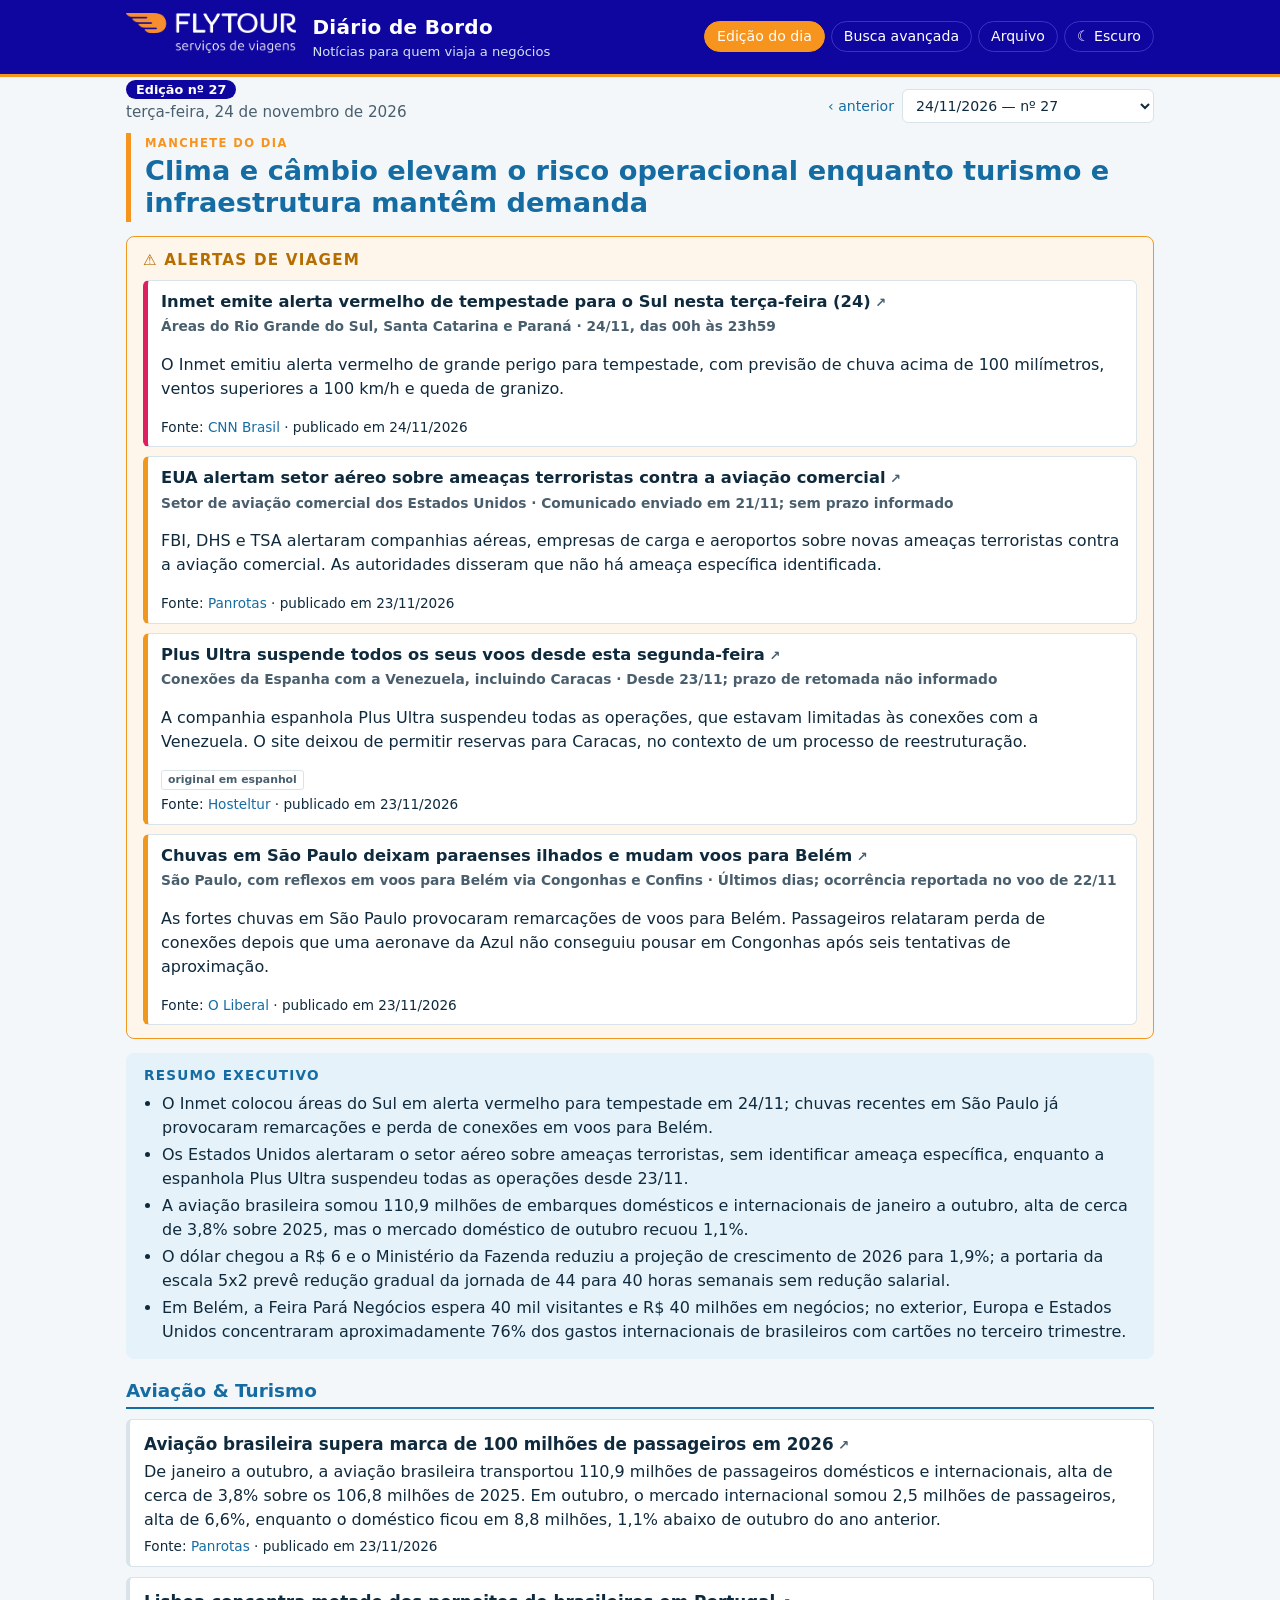
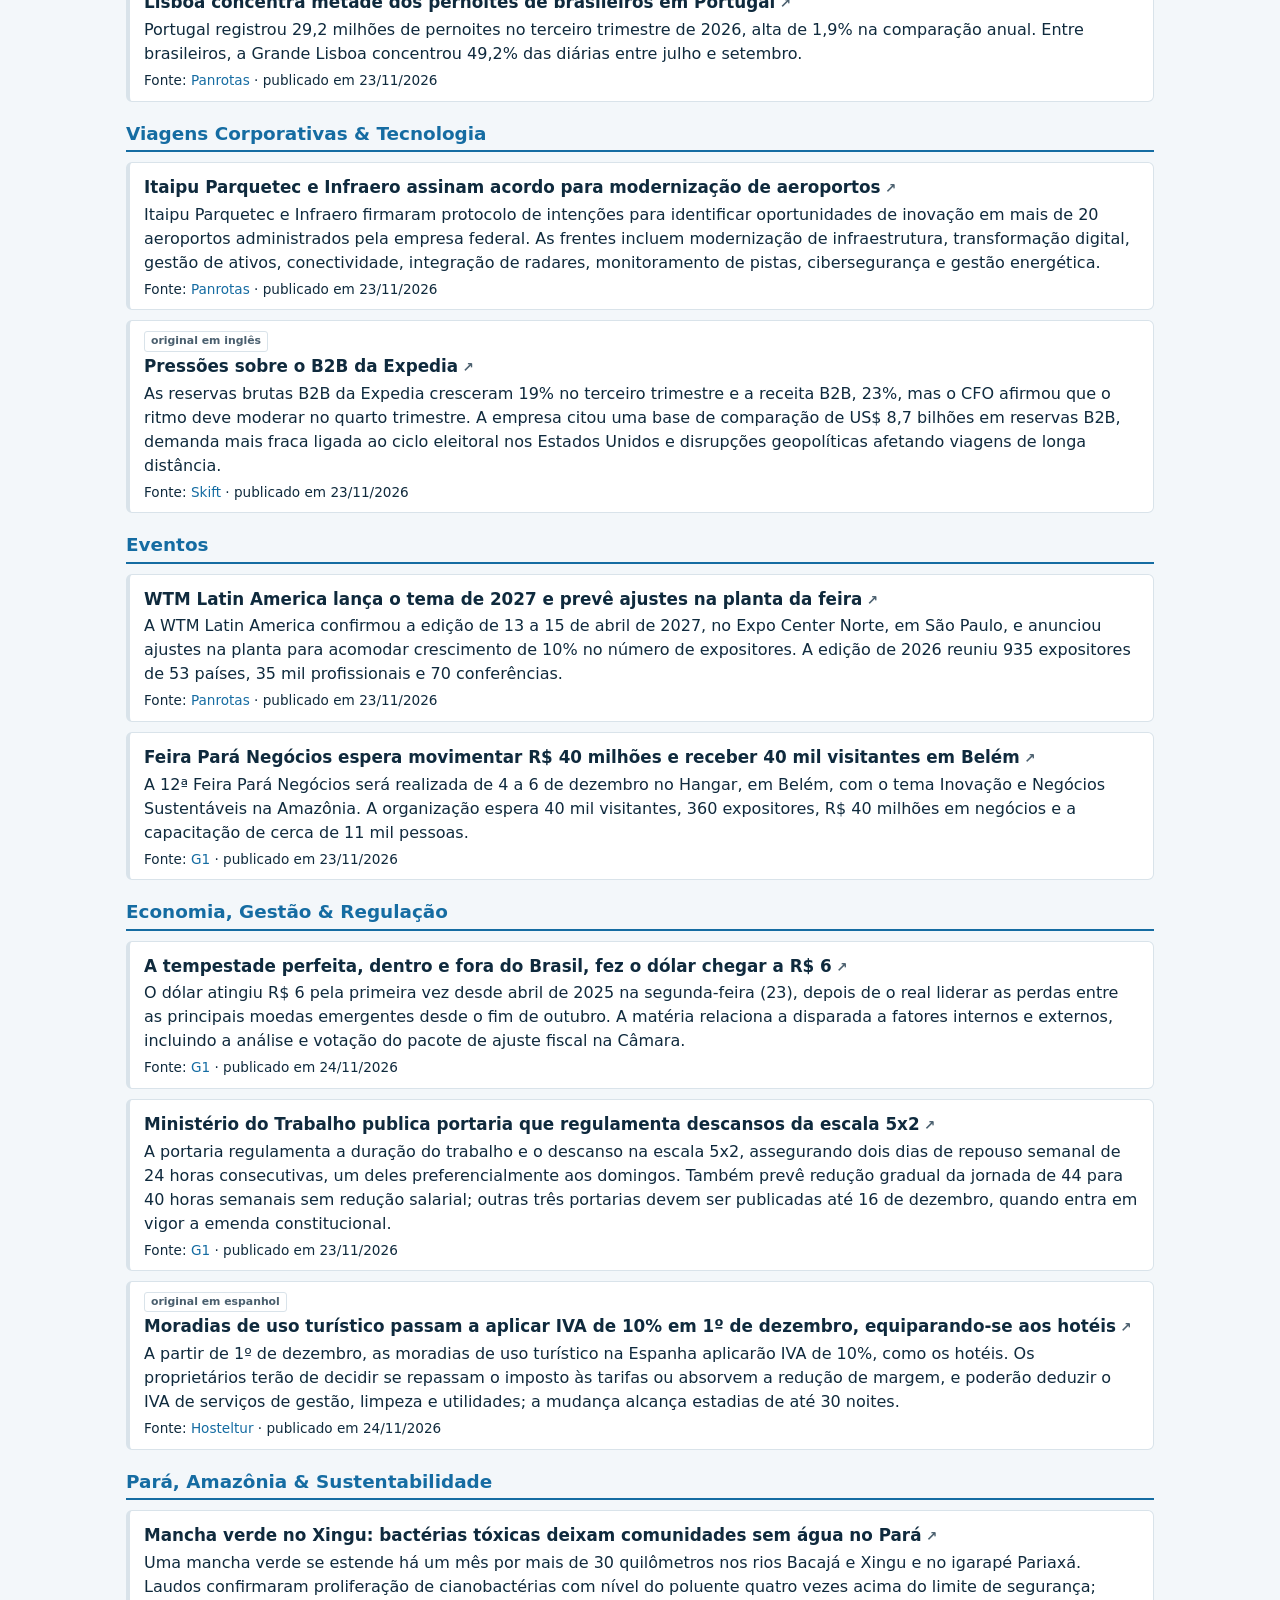
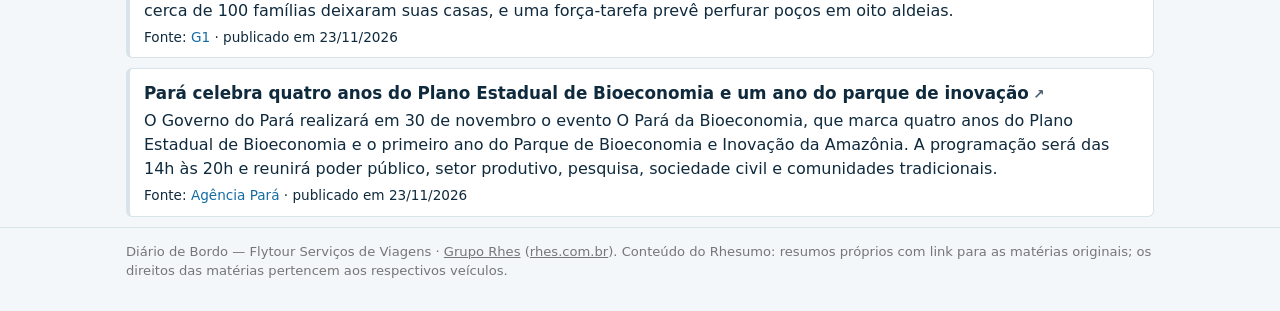
==== flytour/index.html @ fdcb6a02 "Rhesumo: 2026-11-24" ====
<!doctype html>
<html lang="pt-BR">
<head>
<meta charset="utf-8">
<meta name="viewport" content="width=device-width,initial-scale=1">
<title>Diário de Bordo Flytour — notícias para quem viaja a negócios</title>
<meta name="description" content="Notícias diárias de aviação, turismo, viagens corporativas, eventos e economia, com alertas de viagem em destaque. Flytour Serviços de Viagens · Grupo Rhes.">
<meta property="og:title" content="Diário de Bordo Flytour">
<meta property="og:description" content="Alertas de viagem e as notícias do dia para quem viaja a negócios.">
<link rel="stylesheet" href="../style.css">
<link rel="icon" href="../flytour-negativa.png">
</head>
<body class="flytour">
<header class="top"><div class="wrap">
  <a href="#/"><img src="../flytour-negativa.png" alt="Flytour Serviços de Viagens"></a>
  <div><div class="nome">Diário de Bordo</div><div class="sub">Notícias para quem viaja a negócios</div></div>
  <nav><a href="#/" data-v="hoje">Edição do dia</a><a href="#/busca" data-v="busca">Busca avançada</a><a href="#/arquivo" data-v="arquivo">Arquivo</a></nav>
</div></header>
<main class="wrap" id="app"><p class="vazio">Carregando…</p></main>
<footer class="rod"><div class="wrap">Diário de Bordo — Flytour Serviços de Viagens · <a href="https://rhes.com.br" target="_blank" rel="noopener">Grupo Rhes</a> (<a href="https://rhes.com.br" target="_blank" rel="noopener">rhes.com.br</a>). Conteúdo do Rhesumo: resumos próprios com link para as matérias originais; os direitos das matérias pertencem aos respectivos veículos.</div></footer>
<script>
window.RHESUMO = {
  base: "../",
  excluir: ["Café & Foodservice", "Estudos & Pesquisas"],
  cta: { texto: "Fale com a Flytour", url: "" },  // preencher com o WhatsApp ou e-mail do time corporativo
  ctaAlerta: true
};
</script>
<script src="../app.js"></script>
</body>
</html>
---- style.css ----
:root{--blue:#156ca2;--sky:#2795c6;--gray:#767676;--orange:#ef981d;--green:#54b180;--dark:#0b2233;--rose:#de2060;
--ink:#0f2a3d;--ink2:#4a5f6e;--line:#d9e3ea;--s1:#f3f7fa;--s2:#e6f2f9;--bg:#f3f7fa;--card:#fff;--hl:#fff1b8}
@media (prefers-color-scheme:dark){:root:not([data-theme=light]){--ink:#e3edf3;--ink2:#a9bccb;--line:#27404f;--s1:#13283a;--s2:#163247;--bg:#0b1824;--card:#0f2131;--blue:#5fb3e3;--hl:#5a4a00;color-scheme:dark}}
:root[data-theme=dark]{--ink:#e3edf3;--ink2:#a9bccb;--line:#27404f;--s1:#13283a;--s2:#163247;--bg:#0b1824;--card:#0f2131;--blue:#5fb3e3;--hl:#5a4a00;color-scheme:dark}
*{box-sizing:border-box}
body{margin:0;font-family:'Work Sans','Segoe UI',system-ui,Arial,sans-serif;font-size:16px;line-height:1.5;color:var(--ink);background:var(--bg)}
a{color:var(--blue);text-decoration:none}a:hover{text-decoration:underline}
.wrap{max-width:1060px;margin:0 auto;padding:0 16px}
header.top{background:var(--dark);color:#fff;border-bottom:3px solid var(--sky)}
header.top .wrap{display:flex;align-items:center;gap:16px;padding-top:12px;padding-bottom:12px;flex-wrap:wrap}
header.top img{height:34px}
header.top .nome{font-size:1.25rem;font-weight:700;letter-spacing:.3px}header.top .nome span{color:var(--sky)}
header.top .sub{font-size:.82rem;color:#cfe3f0}
header.top nav{margin-left:auto;display:flex;gap:6px;flex-wrap:wrap}
header.top nav a{color:#fff;border:1px solid #2f5068;border-radius:16px;padding:4px 12px;font-size:.88rem}
header.top nav a.on,header.top nav a:hover{background:var(--sky);border-color:var(--sky);text-decoration:none}
.sigilo{background:var(--rose);color:#fff;font-weight:600;font-size:.88rem;text-align:center;padding:7px 16px;position:sticky;top:0;z-index:5}
main{padding:18px 0 40px}
.cab-ed{display:flex;justify-content:space-between;align-items:flex-end;gap:12px;flex-wrap:wrap;margin-bottom:6px}
.cab-ed .data{font-size:.95rem;color:var(--ink2)}.cab-ed .ed{font-size:.8rem;font-weight:600;background:var(--sky);color:#fff;border-radius:10px;padding:2px 10px}
.navdias{display:flex;gap:8px;align-items:center}.navdias a,.navdias select{font-size:.88rem}
select,input{font:inherit;color:var(--ink);background:var(--card);border:1px solid var(--line);border-radius:6px;padding:7px 9px}
.manchete{margin:10px 0 14px;padding:2px 0 2px 14px;border-left:5px solid var(--sky)}
.manchete small{display:block;font-size:.72rem;font-weight:700;letter-spacing:1.4px;text-transform:uppercase;color:var(--sky)}
.manchete h1{margin:2px 0 0;font-size:1.7rem;line-height:1.2;color:var(--blue)}
.bloco{background:var(--s2);border-radius:8px;padding:12px 18px;margin-bottom:14px}
.bloco h2{margin:0 0 6px;font-size:.85rem;letter-spacing:1.2px;text-transform:uppercase;color:var(--blue)}
.bloco ul{margin:0;padding-left:18px}.bloco li{margin:3px 0}
.alertas{border:1.5px solid var(--orange);border-radius:8px;background:color-mix(in srgb,var(--orange) 9%,var(--card));padding:12px 16px 4px;margin-bottom:14px}
.alertas>h2{margin:0 0 8px;font-size:.95rem;letter-spacing:1.2px;text-transform:uppercase;color:#b56d00}
.alerta{background:var(--card);border:1px solid var(--line);border-left:5px solid var(--orange);border-radius:6px;padding:9px 13px;margin-bottom:9px}
.alerta.grave{border-left-color:var(--rose)}
.alerta h3{margin:0 0 2px;font-size:1.02rem}.alerta .loc{font-size:.86rem;font-weight:600;color:var(--ink2)}
.alerta .impacto{margin-top:5px;padding:5px 9px;background:var(--s1);border-radius:4px;font-size:.92rem}
section.sec{margin-top:18px}section.sec>h2{margin:0 0 10px;font-size:1.15rem;color:var(--blue);border-bottom:2px solid var(--blue);padding-bottom:3px}
.card{background:var(--card);border:1px solid var(--line);border-left:4px solid var(--line);border-radius:6px;padding:10px 14px;margin-bottom:10px}
.card.r1{border-left-color:var(--orange)}
.card h3{margin:0 0 3px;font-size:1.05rem;line-height:1.3}
.meta{display:flex;flex-wrap:wrap;gap:6px;align-items:center;font-size:.8rem;color:var(--ink2);margin-bottom:4px}
.badge{font-weight:700;font-size:.68rem;letter-spacing:.5px;text-transform:uppercase;color:#fff;border-radius:3px;padding:1px 6px;background:var(--gray)}
.b-estudo{background:#29348d}.b-alerta{background:var(--orange)}.b-grave{background:var(--rose)}.b-idioma{background:transparent;color:var(--ink2);border:1px solid var(--line);text-transform:none;letter-spacing:0}
.b-pub{background:var(--blue)}
.card p{margin:4px 0}
.porque{margin-top:6px;padding:6px 10px;background:var(--s2);border-left:3px solid var(--rose);border-radius:4px;font-size:.94rem}
.porque b{color:var(--rose)}
.fonte{font-size:.85rem;margin-top:4px}
.radar{border:1px dashed var(--sky);border-radius:8px;padding:10px 16px;margin-top:18px}
.radar h2{margin:0 0 4px;font-size:.9rem;text-transform:uppercase;letter-spacing:1.2px;color:var(--sky)}
.priv{font-size:.7rem;font-weight:700;color:var(--rose);letter-spacing:.8px;text-transform:uppercase;margin-left:6px}
/* busca */
.busca{background:var(--card);border:1px solid var(--line);border-radius:10px;padding:14px 16px;margin-bottom:16px}
.busca .linha{display:flex;gap:8px;flex-wrap:wrap}.busca .linha>*{flex:1 1 150px;min-width:0}
.busca .q{flex:3 1 280px;font-size:1.05rem}
.busca label{display:flex;flex-direction:column;font-size:.75rem;color:var(--ink2);gap:2px}
.busca .chk{flex-direction:row;align-items:center;gap:6px;font-size:.88rem;color:var(--ink)}
.busca .dica{font-size:.78rem;color:var(--ink2);margin-top:6px}
.busca button{font:inherit;border:0;border-radius:6px;padding:8px 16px;background:var(--blue);color:#fff;cursor:pointer}
.busca button.sec{background:transparent;color:var(--blue);border:1px solid var(--line)}
.res-info{font-size:.9rem;color:var(--ink2);margin:6px 0 10px}
mark{background:var(--hl);color:inherit;padding:0 1px;border-radius:2px}
.lista-ed{list-style:none;padding:0;margin:0}
.lista-ed li{background:var(--card);border:1px solid var(--line);border-radius:8px;padding:10px 14px;margin-bottom:8px}
.lista-ed b{color:var(--blue)}
footer.rod{border-top:1px solid var(--line);padding:14px 0 30px;font-size:.82rem;color:var(--gray)}
.vazio{padding:30px 0;color:var(--ink2)}
@media (max-width:600px){.manchete h1{font-size:1.35rem}header.top nav{margin-left:0}}
.busca .linha>button{flex:0 0 auto}
.tema{font:inherit;font-size:.88rem;color:#fff;background:transparent;border:1px solid #2f5068;border-radius:16px;padding:4px 12px;cursor:pointer}
.tema:hover{background:var(--sky);border-color:var(--sky)}
.card h3 a,.alerta h3 a{color:inherit}.card h3 a:hover,.alerta h3 a:hover{color:var(--blue)}
.card h3 a::after,.alerta h3 a::after{content:" ↗";font-size:.8em;color:var(--ink2)}
/* versão Flytour */
body.flytour header.top{background:#0F069F;border-bottom-color:#F7941D}
body.flytour header.top img{height:40px}
body.flytour header.top nav a{border-color:#3b33c0}
body.flytour header.top nav a.on,body.flytour header.top nav a:hover,body.flytour .tema:hover{background:#F7941D;border-color:#F7941D}
body.flytour .tema{border-color:#3b33c0}
body.flytour .cab-ed .ed{background:#0F069F}
body.flytour .manchete{border-left-color:#F7941D}body.flytour .manchete small{color:#F7941D}
.cta-alerta{margin-top:6px;font-size:.9rem;font-weight:600}
.cta-fixo{position:fixed;right:16px;bottom:16px;z-index:10;background:#F7941D;color:#fff!important;font-weight:700;border-radius:24px;padding:11px 20px;box-shadow:0 4px 14px rgba(0,0,0,.25);text-decoration:none!important}
.cta-fixo:hover{filter:brightness(1.05)}
footer.rod a{color:inherit;text-decoration:underline}
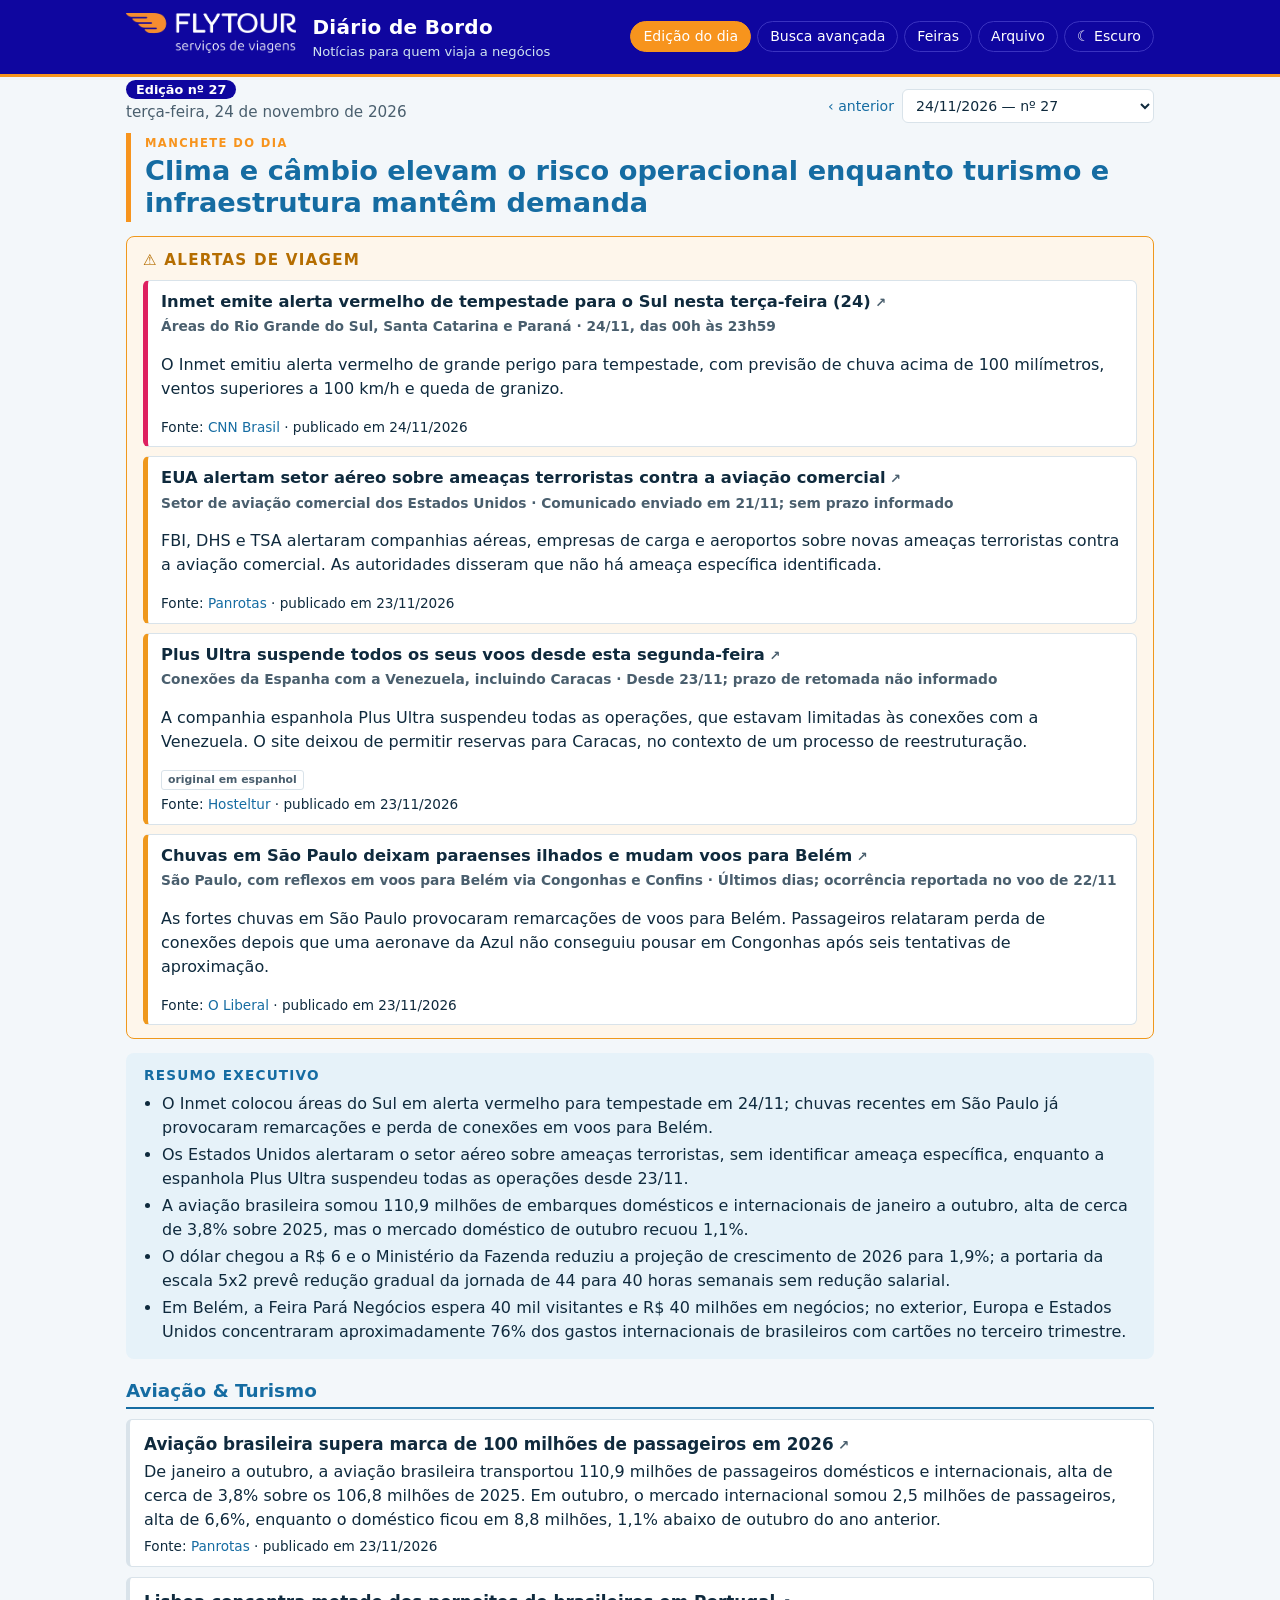
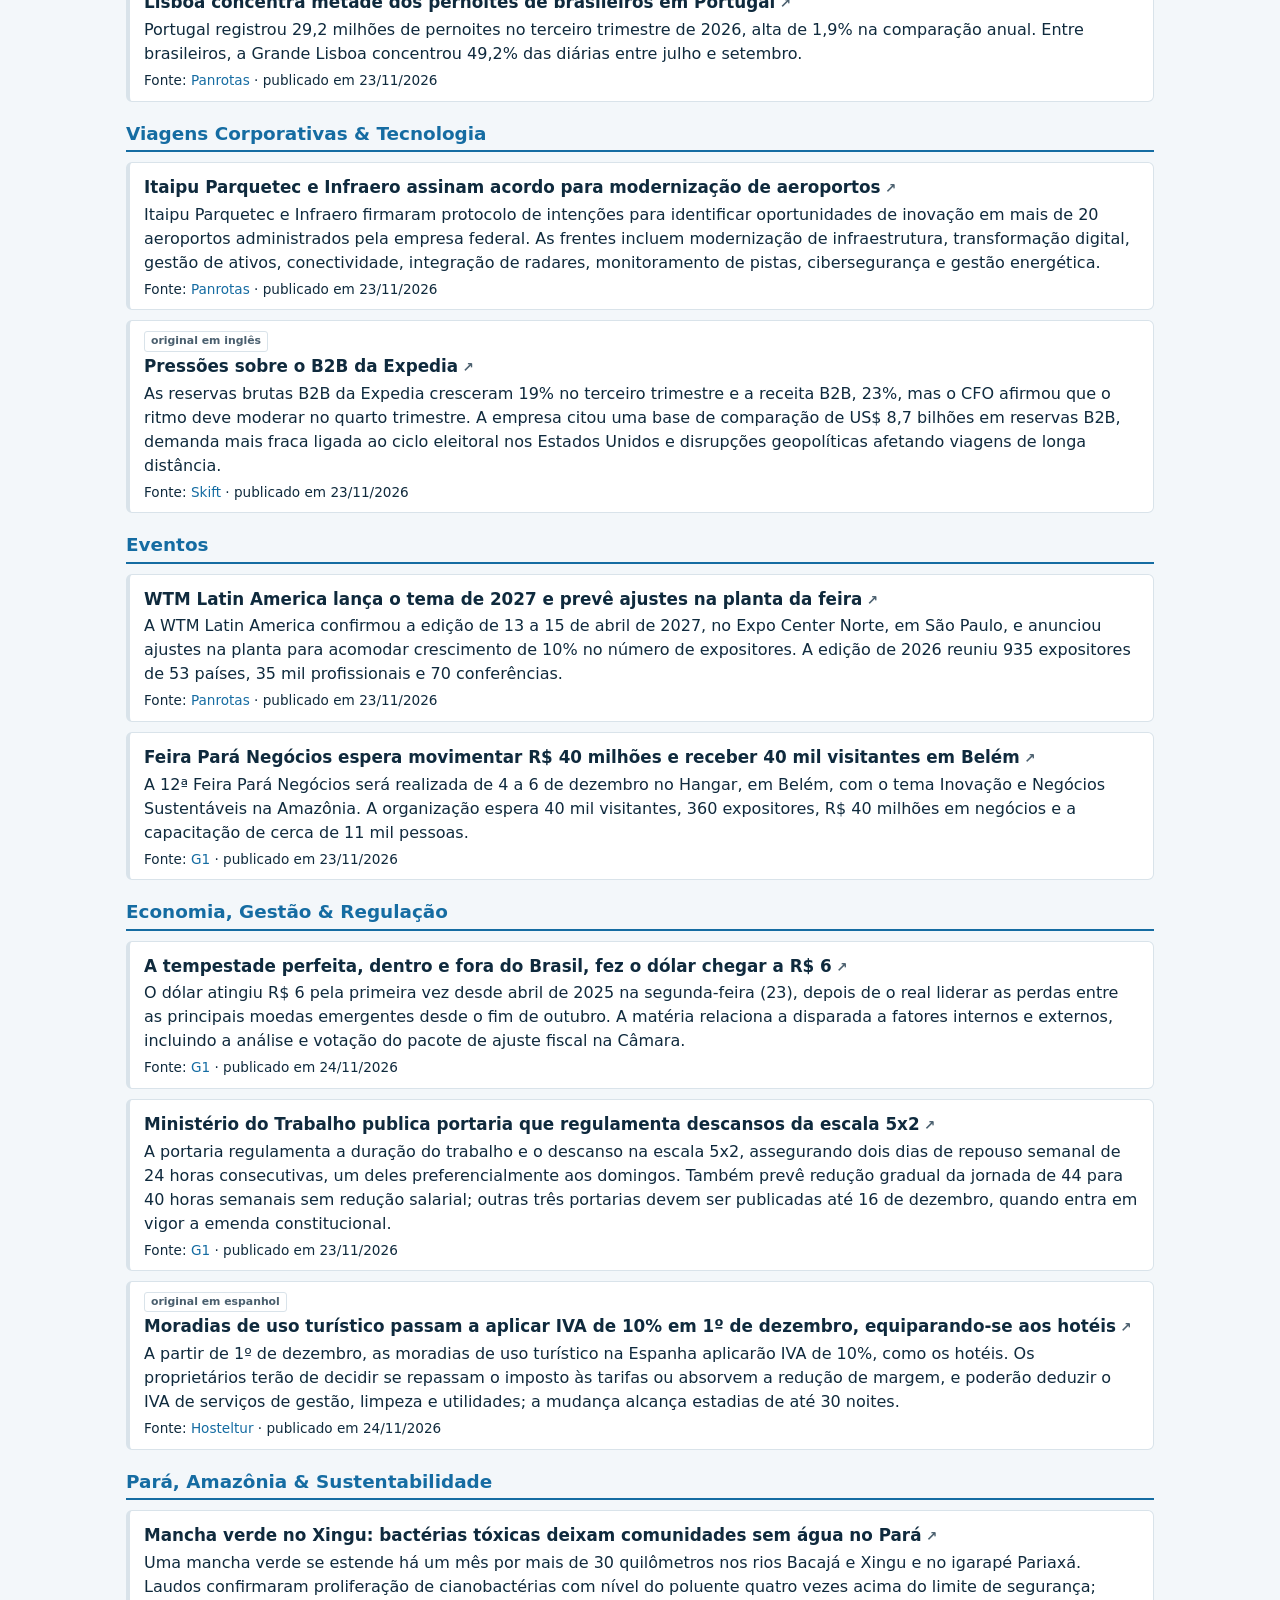
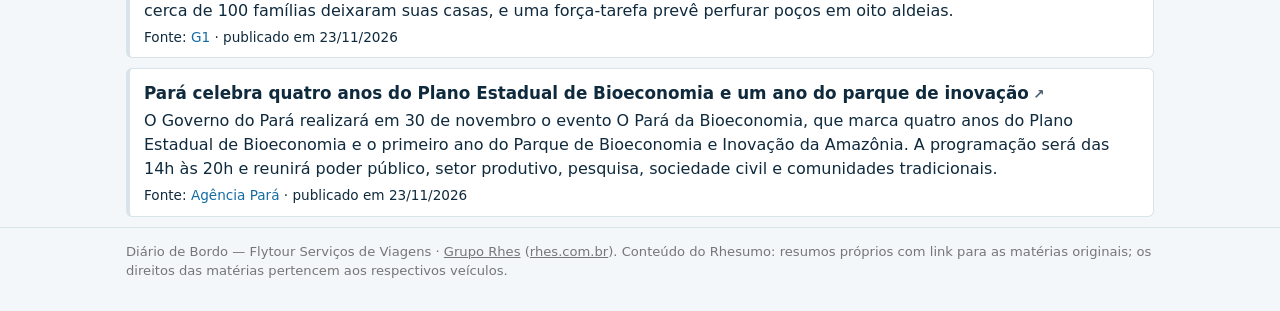
==== commit e2decc2c: "Rhesumo: 2026-11-24" ====
--- a/flytour/index.html
+++ b/flytour/index.html
@@ -14,7 +14,7 @@
 <header class="top"><div class="wrap">
   <a href="#/"><img src="../flytour-negativa.png" alt="Flytour Serviços de Viagens"></a>
   <div><div class="nome">Diário de Bordo</div><div class="sub">Notícias para quem viaja a negócios</div></div>
-  <nav><a href="#/" data-v="hoje">Edição do dia</a><a href="#/busca" data-v="busca">Busca avançada</a><a href="#/arquivo" data-v="arquivo">Arquivo</a></nav>
+  <nav><a href="#/" data-v="hoje">Edição do dia</a><a href="#/busca" data-v="busca">Busca avançada</a><a href="#/feiras" data-v="feiras">Feiras</a><a href="#/arquivo" data-v="arquivo">Arquivo</a></nav>
 </div></header>
 <main class="wrap" id="app"><p class="vazio">Carregando…</p></main>
 <footer class="rod"><div class="wrap">Diário de Bordo — Flytour Serviços de Viagens · <a href="https://rhes.com.br" target="_blank" rel="noopener">Grupo Rhes</a> (<a href="https://rhes.com.br" target="_blank" rel="noopener">rhes.com.br</a>). Conteúdo do Rhesumo: resumos próprios com link para as matérias originais; os direitos das matérias pertencem aos respectivos veículos.</div></footer>
--- a/style.css
+++ b/style.css
@@ -81,3 +81,5 @@
 .cta-fixo{position:fixed;right:16px;bottom:16px;z-index:10;background:#F7941D;color:#fff!important;font-weight:700;border-radius:24px;padding:11px 20px;box-shadow:0 4px 14px rgba(0,0,0,.25);text-decoration:none!important}
 .cta-fixo:hover{filter:brightness(1.05)}
 footer.rod a{color:inherit;text-decoration:underline}
+.b-feira{background:#7a4cc2}
+.radar.feiras{border-color:#7a4cc2}.radar.feiras h2{color:#7a4cc2}
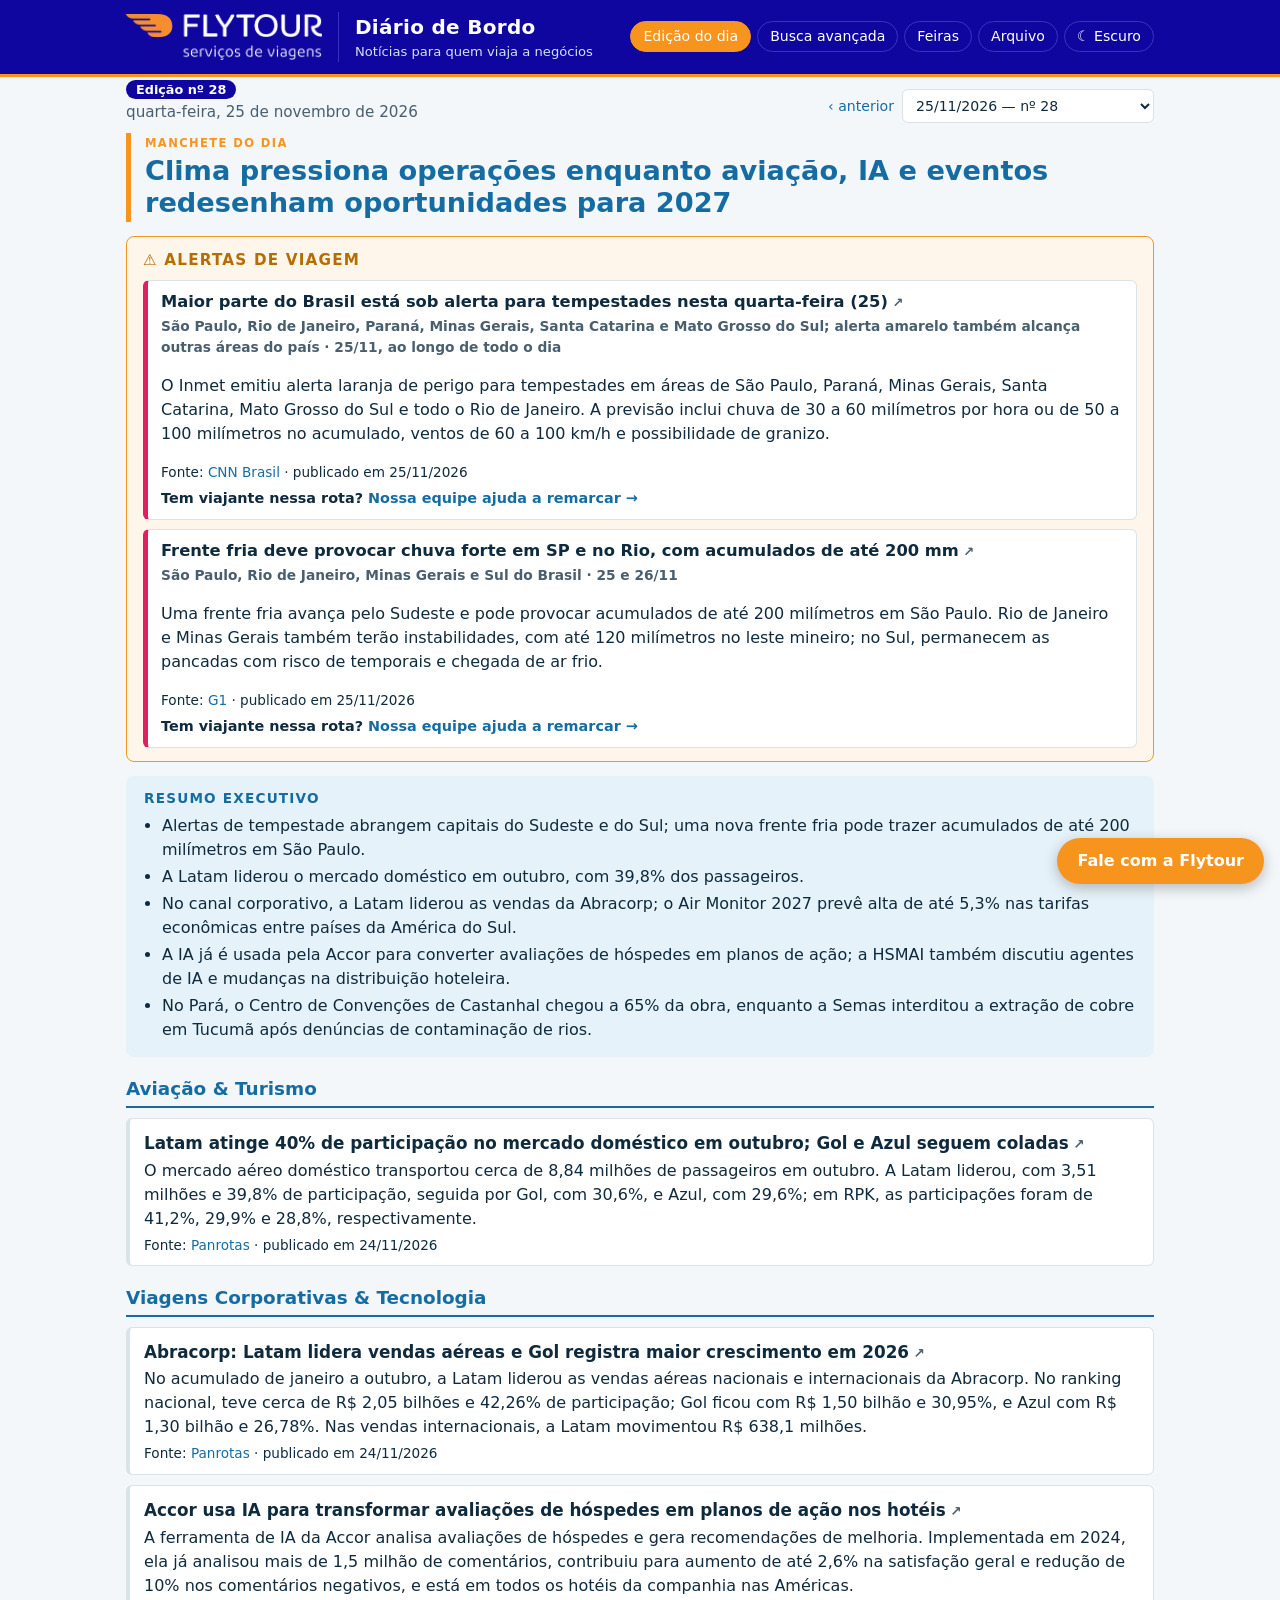
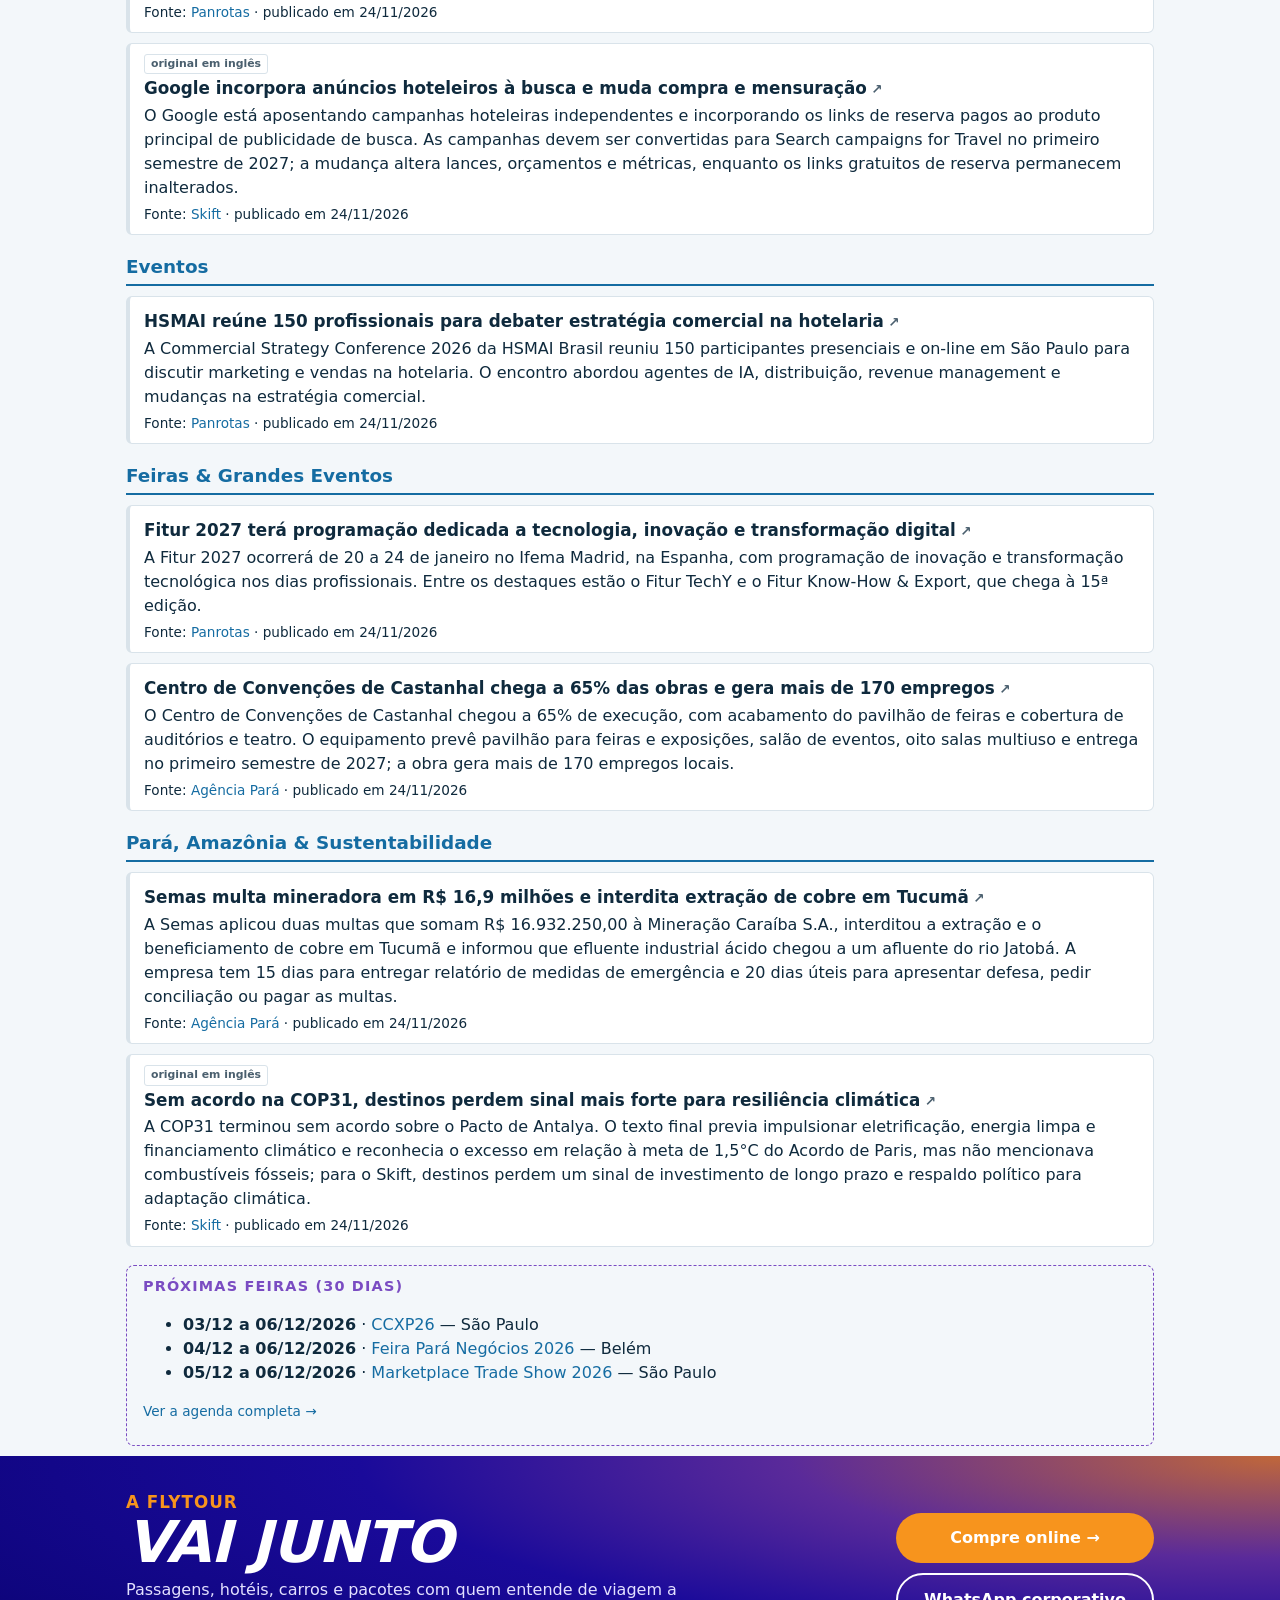
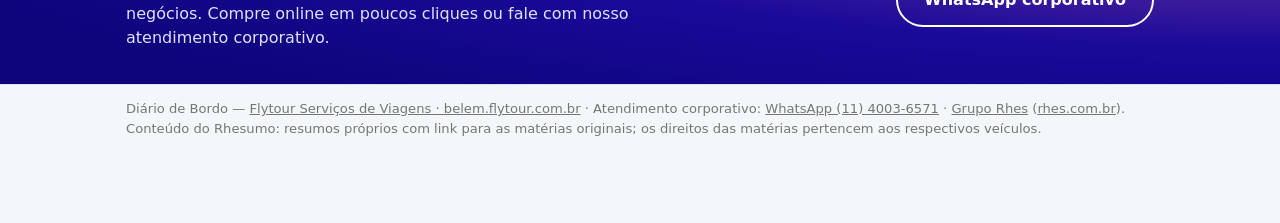
==== commit f78c0ff5: "Rhesumo: 2026-11-25" ====
--- a/flytour/index.html
+++ b/flytour/index.html
@@ -12,17 +12,32 @@
 </head>
 <body class="flytour">
 <header class="top"><div class="wrap">
-  <a href="#/"><img src="../flytour-negativa.png" alt="Flytour Serviços de Viagens"></a>
+  <a href="https://belem.flytour.com.br/?utm_source=diario_de_bordo&amp;utm_medium=portal&amp;utm_campaign=logo" target="_blank" rel="noopener" title="Flytour Serviços de Viagens — compre online"><img src="../flytour-negativa.png" alt="Flytour Serviços de Viagens"></a>
   <div><div class="nome">Diário de Bordo</div><div class="sub">Notícias para quem viaja a negócios</div></div>
   <nav><a href="#/" data-v="hoje">Edição do dia</a><a href="#/busca" data-v="busca">Busca avançada</a><a href="#/feiras" data-v="feiras">Feiras</a><a href="#/arquivo" data-v="arquivo">Arquivo</a></nav>
 </div></header>
 <main class="wrap" id="app"><p class="vazio">Carregando…</p></main>
-<footer class="rod"><div class="wrap">Diário de Bordo — Flytour Serviços de Viagens · <a href="https://rhes.com.br" target="_blank" rel="noopener">Grupo Rhes</a> (<a href="https://rhes.com.br" target="_blank" rel="noopener">rhes.com.br</a>). Conteúdo do Rhesumo: resumos próprios com link para as matérias originais; os direitos das matérias pertencem aos respectivos veículos.</div></footer>
+
+<section class="vaijunto" aria-label="Flytour: compre sua viagem online">
+  <div class="wrap vj-in">
+    <div class="vj-txt">
+      <p class="vj-pre">A Flytour</p>
+      <p class="vj-big">vai junto</p>
+      <p class="vj-sub">Passagens, hotéis, carros e pacotes com quem entende de viagem a negócios. Compre online em poucos cliques ou fale com nosso atendimento corporativo.</p>
+    </div>
+    <div class="vj-bts">
+      <a class="vj-bt vj-pri" href="https://belem.flytour.com.br/?utm_source=diario_de_bordo&amp;utm_medium=portal&amp;utm_campaign=vai_junto" target="_blank" rel="noopener">Compre online →</a>
+      <a class="vj-bt vj-sec" href="https://wa.me/551140036571?text=Ol%C3%A1!%20Vim%20pelo%20Di%C3%A1rio%20de%20Bordo%20e%20preciso%20de%20ajuda%20com%20uma%20viagem%20a%20neg%C3%B3cios." target="_blank" rel="noopener">WhatsApp corporativo</a>
+    </div>
+  </div>
+</section>
+
+<footer class="rod"><div class="wrap">Diário de Bordo — <a href="https://belem.flytour.com.br/?utm_source=diario_de_bordo&amp;utm_medium=portal&amp;utm_campaign=rodape" target="_blank" rel="noopener">Flytour Serviços de Viagens · belem.flytour.com.br</a> · Atendimento corporativo: <a href="https://wa.me/551140036571" target="_blank" rel="noopener">WhatsApp (11) 4003-6571</a> · <a href="https://rhes.com.br" target="_blank" rel="noopener">Grupo Rhes</a> (<a href="https://rhes.com.br" target="_blank" rel="noopener">rhes.com.br</a>). Conteúdo do Rhesumo: resumos próprios com link para as matérias originais; os direitos das matérias pertencem aos respectivos veículos.</div></footer>
 <script>
 window.RHESUMO = {
   base: "../",
   excluir: ["Café & Foodservice", "Estudos & Pesquisas"],
-  cta: { texto: "Fale com a Flytour", url: "" },  // preencher com o WhatsApp ou e-mail do time corporativo
+  cta: { texto: "Fale com a Flytour", url: "https://wa.me/551140036571?text=Ol%C3%A1!%20Vim%20pelo%20Di%C3%A1rio%20de%20Bordo%20e%20preciso%20de%20ajuda%20com%20uma%20viagem%20a%20neg%C3%B3cios." },
   ctaAlerta: true
 };
 </script>
--- a/style.css
+++ b/style.css
@@ -83,3 +83,41 @@
 footer.rod a{color:inherit;text-decoration:underline}
 .b-feira{background:#7a4cc2}
 .radar.feiras{border-color:#7a4cc2}.radar.feiras h2{color:#7a4cc2}
+/* alinhamento do logo com o título */
+header.top .wrap>a{display:flex;align-items:center;line-height:0}
+header.top img{display:block}
+body.flytour header.top img{height:46px}
+body.flytour header.top .wrap>a+div{border-left:1px solid #3b33c0;padding-left:16px}
+/* menu do celular */
+.menu-bt,.menu-mob{display:none}
+@media (max-width:760px){
+  header.top .wrap{gap:8px 10px;padding-top:8px;padding-bottom:8px;position:relative}
+  header.top img,body.flytour header.top img{height:26px}
+  header.top .nome{font-size:1.02rem;line-height:1.2}
+  header.top .sub{display:none}
+  body.flytour header.top .wrap>a+div{padding-left:10px}
+  .menu-bt{display:block;margin-left:auto;background:transparent;color:#fff;border:1px solid #2f5068;border-radius:8px;font-size:1.15rem;line-height:1;padding:6px 10px;cursor:pointer}
+  body.flytour .menu-bt{border-color:#3b33c0}
+  header.top nav{order:5;width:100%;margin-left:0;flex-wrap:nowrap;overflow-x:auto;scrollbar-width:none}
+  header.top nav::-webkit-scrollbar{display:none}
+  header.top nav a{white-space:nowrap;font-size:.84rem;padding:4px 11px}
+  header.top nav a[data-v="arquivo"],header.top nav .tema{display:none}
+  .menu-mob.aberto{display:flex;flex-direction:column;position:absolute;right:16px;top:46px;z-index:30;background:var(--card);border:1px solid var(--line);border-radius:10px;box-shadow:0 8px 24px rgba(0,0,0,.25);min-width:200px;overflow:hidden}
+  .menu-mob a,.menu-mob button{font:inherit;font-size:.95rem;text-align:left;color:var(--ink);background:transparent;border:0;padding:12px 16px;cursor:pointer;text-decoration:none}
+  .menu-mob a+button{border-top:1px solid var(--line)}
+}
+/* chamada "A Flytour vai junto" antes do rodapé */
+.vaijunto{background:radial-gradient(120% 140% at 100% 0%,#c0673a 0%,#5a2a9a 32%,#1a0a9a 60%,#0c0478 100%);color:#fff;margin-top:10px}
+.vj-in{display:flex;align-items:center;justify-content:space-between;gap:24px;padding-top:34px;padding-bottom:34px;flex-wrap:wrap}
+.vj-txt{flex:1 1 380px;min-width:0}
+.vj-pre{margin:0;color:#F7941D;font-weight:700;letter-spacing:1px;text-transform:uppercase;font-size:1.05rem}
+.vj-big{margin:0 0 8px;font-weight:800;font-style:italic;text-transform:uppercase;font-size:clamp(2.2rem,7vw,3.6rem);line-height:.95;letter-spacing:-.5px}
+.vj-sub{margin:0;color:#e3e0ff;max-width:560px}
+.vj-bts{display:flex;flex-direction:column;gap:10px;flex:0 0 auto}
+.vj-bt{display:inline-block;text-align:center;font-weight:700;border-radius:28px;padding:13px 26px;text-decoration:none!important}
+.vj-pri{background:#F7941D;color:#fff!important}.vj-pri:hover{filter:brightness(1.07)}
+.vj-sec{border:2px solid #fff;color:#fff!important}.vj-sec:hover{background:rgba(255,255,255,.12)}
+@media (max-width:600px){.vj-in{padding-top:26px;padding-bottom:26px}.vj-bts{width:100%}.vj-bt{width:100%}}
+body.flytour .cta-fixo{bottom:16px}
+@media (max-width:600px){body.flytour .cta-fixo{padding:9px 16px;font-size:.9rem}}
+body.flytour footer.rod{padding-bottom:84px}
